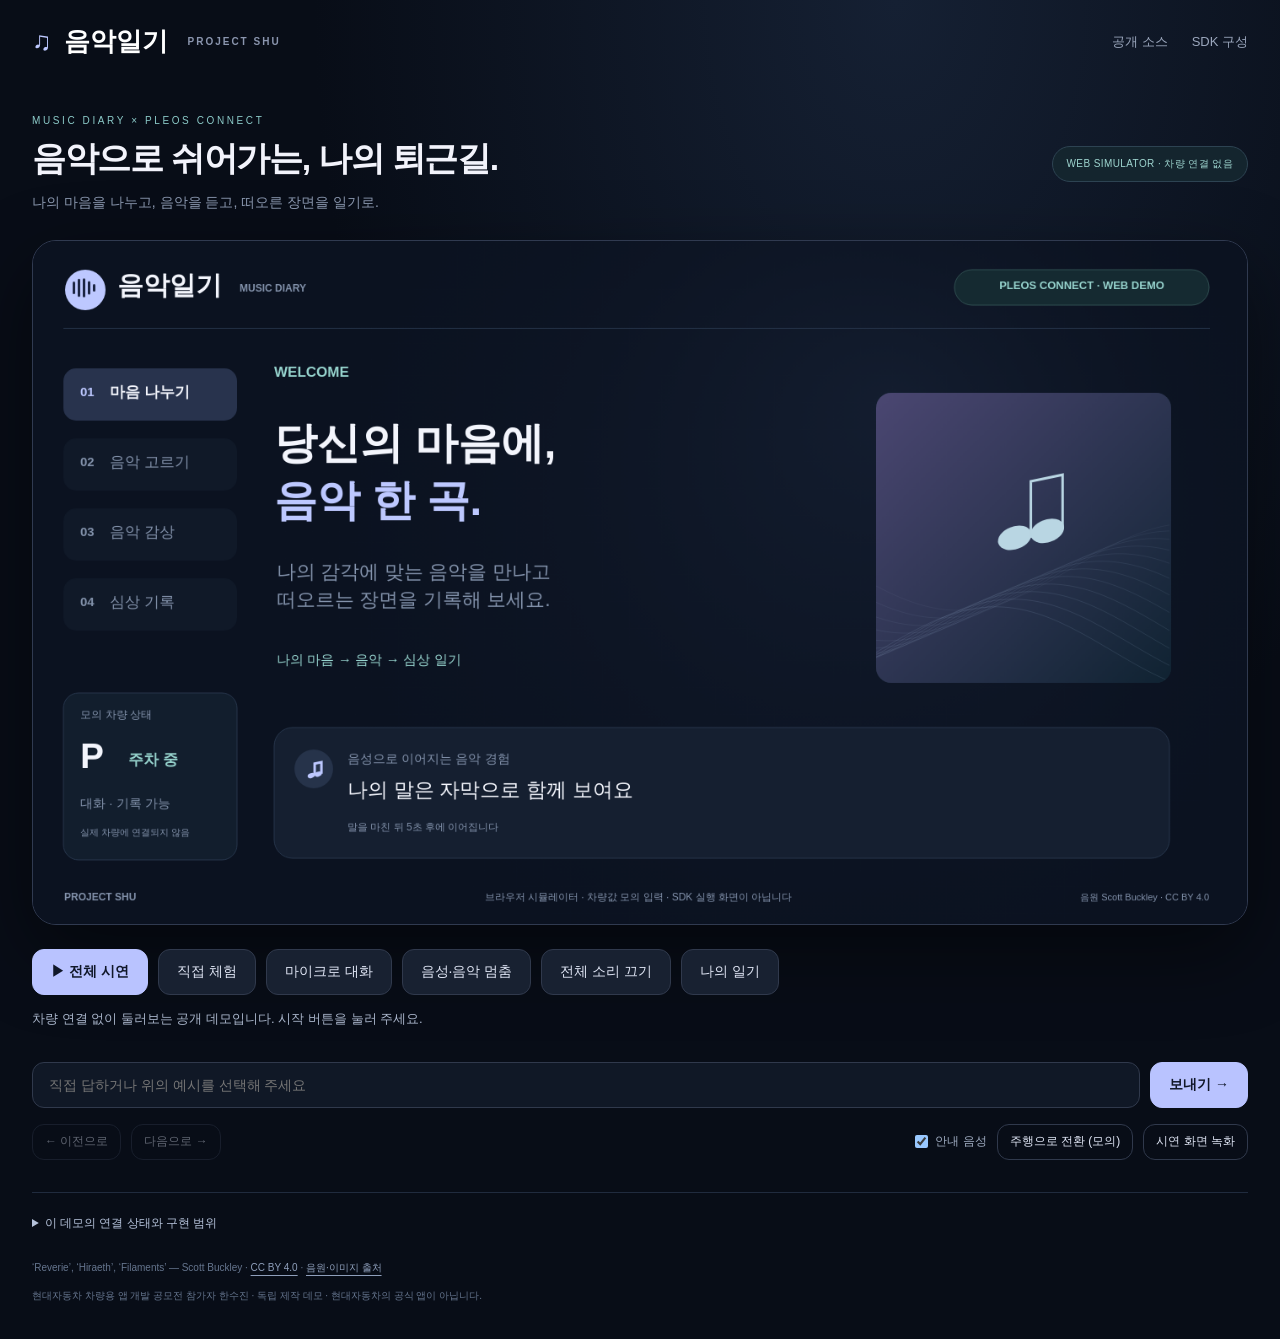
==== pleos-demo/index.html @ 0d49f7ee "Add isolated Pleos SDK demo and update live-action reel" ====
<!doctype html><html lang="ko"><head><meta charset="UTF-8"><meta name="viewport" content="width=device-width, initial-scale=1"><meta name="theme-color" content="#0a1020"><title>음악일기 · Pleos Connect 데모</title><link rel="stylesheet" href="styles.css"></head><body>
<header class="page-head"><a class="brand" href="../">♫ <span>음악일기</span><small>PROJECT SHU</small></a><nav><a href="https://github.com/sherry09022/music-diary-showcase/tree/main/pleos-demo">공개 소스</a><a href="android/README.md">SDK 구성</a></nav></header>
<main><section class="intro"><div><p class="eyebrow">MUSIC DIARY × PLEOS CONNECT</p><h1>음악으로 쉬어가는, 나의 퇴근길.</h1><p>나의 마음을 나누고, 음악을 듣고, 떠오른 장면을 일기로.</p></div><span id="transport" class="badge">WEB SIMULATOR · 차량 연결 없음</span></section>
<section class="screen" aria-label="차량용 음악일기 실행 화면"><canvas id="display" width="1440" height="810" role="img" aria-label="음악일기 대화 화면"></canvas><div id="screen-reader" class="sr" aria-live="polite"></div></section>
<section class="control-panel"><div class="main-actions"><button id="demo" class="primary">▶ 전체 시연</button><button id="start">직접 체험</button><button id="mic">마이크로 대화</button><button id="pause">음성·음악 멈춤</button><button id="mute" aria-pressed="false">전체 소리 끄기</button><button id="diaries">나의 일기</button></div><p id="status" role="status">차량 연결 없이 둘러보는 공개 데모입니다. 시작 버튼을 눌러 주세요.</p>
<div id="choices" class="choices"></div><form id="reply-form"><input id="reply" maxlength="240" autocomplete="off" placeholder="직접 답하거나 위의 예시를 선택해 주세요" aria-label="대화 답변"><button type="submit" class="primary">보내기 →</button></form><div class="secondary"><button id="back">← 이전으로</button><button id="next">다음으로 →</button><label><input id="voice" type="checkbox" checked> 안내 음성</label><button id="park">주행으로 전환 (모의)</button><button id="record">시연 화면 녹화</button><a id="download" hidden>녹화 영상 저장</a></div></section>
<details class="technical"><summary>이 데모의 연결 상태와 구현 범위</summary><p>웹은 차량값 모의 입력과 브라우저 음성을 사용합니다. Android 소스는 Pleos Vehicle 2.3.2·SpeechToText 3.3.1·TextToSpeech 3.3.1의 실제 SDK를 연결합니다. 웹 체험은 Pleos 에뮬레이터 실행 결과가 아닙니다.</p><p>추천은 3곡의 태그와 취향을 비교하는 공개 데모 규칙입니다. 심상 이미지는 미리 제작한 ‘포근한 이불’ 예시이며, 유료 AI API를 호출하지 않습니다. 입력과 일기는 이 브라우저에 저장됩니다. 마이크 사용 시 브라우저 제공자의 음성인식 서비스로 음성이 전달될 수 있습니다.</p><pre id="log" aria-label="진단 로그"></pre><button id="clear">이 기기의 데모 기록 삭제</button></details>
<footer><p>‘Reverie’, ‘Hiraeth’, ‘Filaments’ — Scott Buckley · <a href="https://creativecommons.org/licenses/by/4.0/">CC BY 4.0</a> · <a href="CREDITS.md">음원·이미지 출처</a></p><p>현대자동차 차량용 앱 개발 공모전 참가자 한수진 · 독립 제작 데모 · 현대자동차의 공식 앱이 아닙니다.</p></footer></main><audio id="music" preload="metadata"></audio><audio id="narration" preload="none"></audio><script type="module" src="app.js"></script></body></html>
---- pleos-demo/styles.css ----
:root{color-scheme:dark;font-family:-apple-system,BlinkMacSystemFont,"Apple SD Gothic Neo","Noto Sans KR",sans-serif;background:#080d17;color:#f2f3fb}*{box-sizing:border-box}body{margin:0;background:radial-gradient(ellipse at 70% 0,#152033 0,transparent 46%),#080d17}.page-head,main{max-width:1360px;margin:auto;padding:24px 32px}.page-head{display:flex;align-items:center;justify-content:space-between}.brand{display:flex;gap:12px;align-items:center;color:#bdc8ff;font-size:26px;text-decoration:none;font-weight:750}.brand span{color:white}.brand small{font-size:10px;letter-spacing:2px;color:#8b96af;margin-left:8px}nav{display:flex;gap:24px}a{color:#bfcaff;text-underline-offset:4px}nav a{font-size:13px;text-decoration:none;color:#9ba7bd}.intro{display:flex;justify-content:space-between;align-items:center;gap:24px;padding:8px 0 28px}.eyebrow{font-size:10px;letter-spacing:2.6px;color:#8ccbc9;margin:0 0 10px}h1{font-size:clamp(22px,3vw,34px);letter-spacing:-1.3px;margin:0 0 12px;font-weight:650}.intro p:last-child{font-size:14px;color:#8996ad;margin:0}.badge{border:1px solid #2d4352;background:#14252e;border-radius:30px;white-space:nowrap;padding:10px 14px;color:#9ed5cf;font-size:10px;letter-spacing:.4px}.screen{border:1px solid #303a50;border-radius:24px;overflow:hidden;background:#0b1020;box-shadow:0 28px 80px #0007}canvas{width:100%;height:auto;display:block}.control-panel{padding:24px 0 8px}.main-actions,.choices,.secondary{display:flex;gap:10px;flex-wrap:wrap;align-items:center}button{font:inherit;font-size:14px;border:1px solid #30394c;color:#dfe5f4;background:#182131;border-radius:12px;min-height:46px;padding:12px 18px;cursor:pointer;transition:background .15s,transform .15s}button:hover{background:#27344b}button:active{transform:scale(.98)}button:disabled{opacity:.4;cursor:not-allowed}.primary{background:#b9c3ff;color:#101729;border-color:#b9c3ff;font-weight:700}.primary:hover{background:#d1d8ff}#status{font-size:13px;line-height:1.7;color:#a9b5ca;min-height:22px}.choices{margin:16px 0}.choices button{font-size:14px;flex:1 0 auto;background:#101a2a;text-align:left}.choices button.selected{border-color:#a8bdff;background:#243451}form{display:flex;gap:10px;margin:16px 0}input[type=text],#reply{flex:1;background:#101826;border:1px solid #30394c;border-radius:12px;color:#f0f3ff;font:inherit;font-size:14px;padding:14px 16px;min-width:0}input:focus{outline:2px solid #859bda;outline-offset:1px}.secondary button{font-size:12px;min-height:36px;padding:8px 12px;background:transparent}.secondary label{font-size:12px;color:#a0adc2;margin:auto 0 auto auto;display:flex;align-items:center;gap:4px}.technical{font-size:12px;line-height:1.8;border-top:1px solid #202b3e;margin:24px 0;padding-top:20px;color:#8997ae}.technical summary{cursor:pointer;color:#b5c2da}.technical p{max-width:1000px}pre{max-height:150px;overflow:auto;font-size:10px;background:#0c1420;padding:14px}footer{font-size:10px;color:#65758e;line-height:1.8;margin:24px 0 0}footer a{color:#8f9fbb}.sr{position:absolute;width:1px;height:1px;padding:0;margin:-1px;overflow:hidden;clip:rect(0,0,0,0);white-space:nowrap;border:0}body.native .page-head,body.native .intro,body.native footer,body.native .technical{display:none}body.native main{padding:0;max-width:none}body.native .screen{border:0;border-radius:0}body.native .control-panel{padding:10px 18px}body.native #demo,body.native #record,body.native #park{display:none}@media(max-width:700px){.page-head,main{padding:18px 16px}.brand{font-size:22px}.brand small{display:none}.intro{display:block;padding-bottom:20px}.intro .badge{display:inline-block;margin-top:18px}.screen{border-radius:16px}.main-actions button{flex:1;white-space:nowrap;padding:10px;font-size:12px}.secondary label{margin:0}nav{gap:12px}h1{letter-spacing:-.6px}canvas{min-height:240px;object-fit:contain;background:#0b1020}form button{padding:12px}.choices button{font-size:12px}}
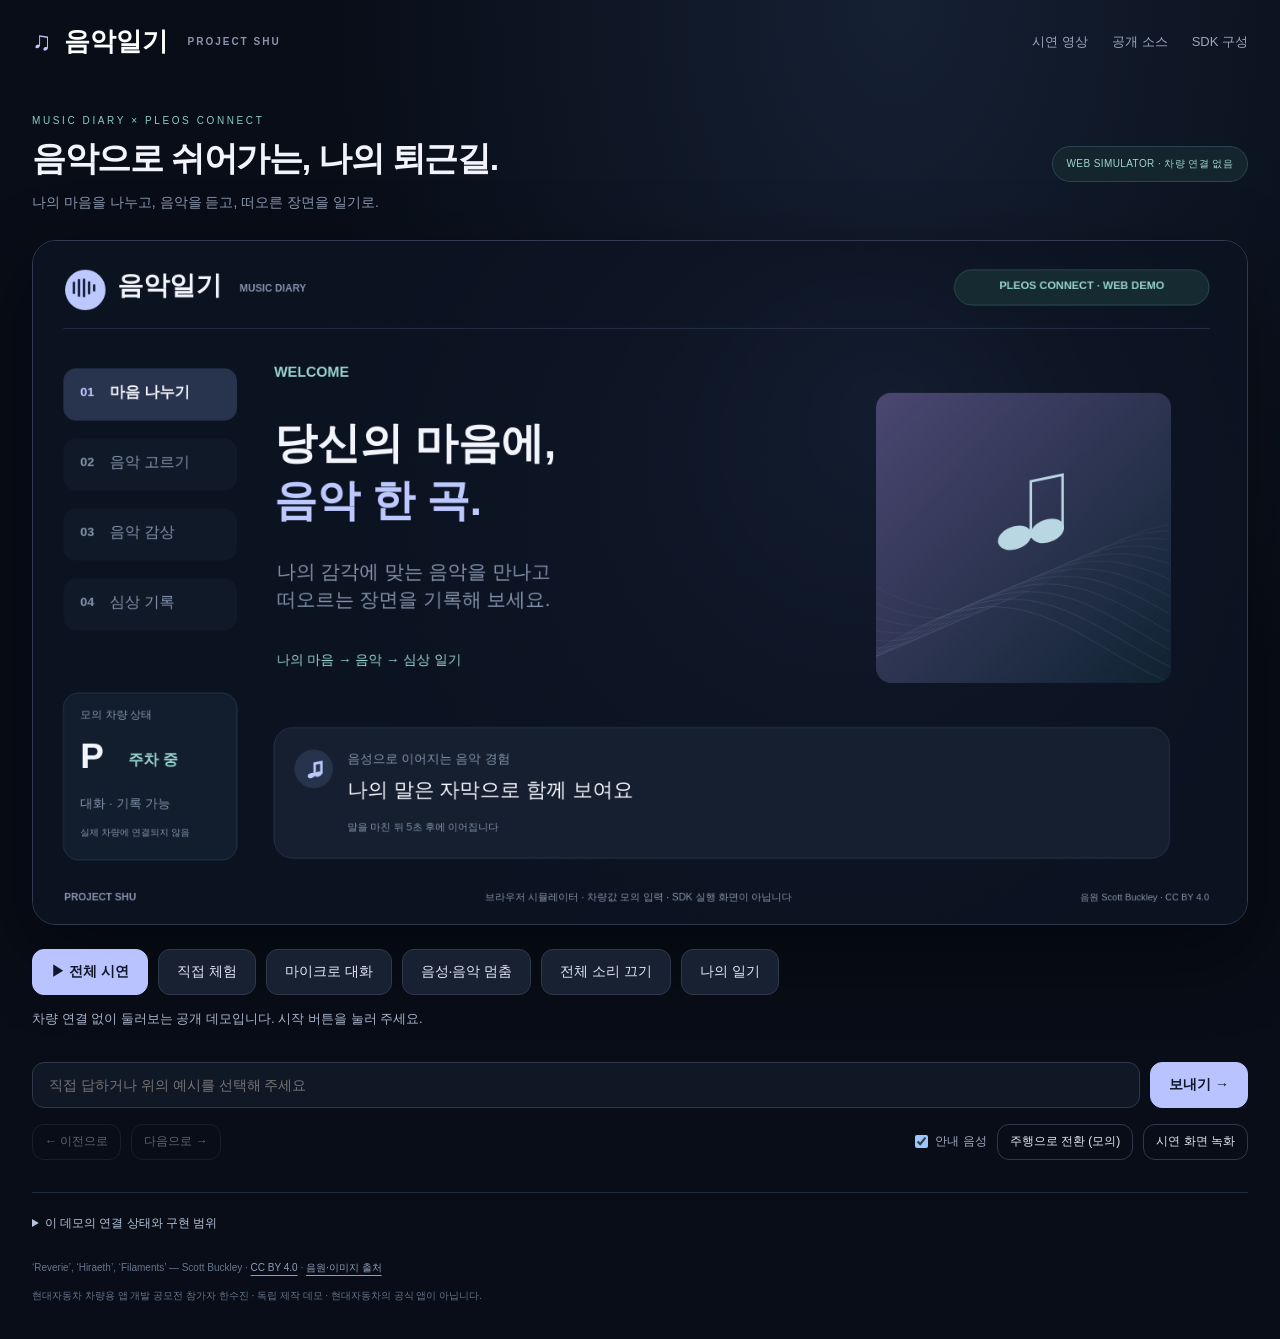
==== commit e0b4136e: "Publish captured web demo and prepare optional silent Pleos runtime checks" ====
--- a/pleos-demo/index.html
+++ b/pleos-demo/index.html
@@ -1,5 +1,5 @@
 <!doctype html><html lang="ko"><head><meta charset="UTF-8"><meta name="viewport" content="width=device-width, initial-scale=1"><meta name="theme-color" content="#0a1020"><title>음악일기 · Pleos Connect 데모</title><link rel="stylesheet" href="styles.css"></head><body>
-<header class="page-head"><a class="brand" href="../">♫ <span>음악일기</span><small>PROJECT SHU</small></a><nav><a href="https://github.com/sherry09022/music-diary-showcase/tree/main/pleos-demo">공개 소스</a><a href="android/README.md">SDK 구성</a></nav></header>
+<header class="page-head"><a class="brand" href="../">♫ <span>음악일기</span><small>PROJECT SHU</small></a><nav><a href="watch.html">시연 영상</a><a href="https://github.com/sherry09022/music-diary-showcase/tree/main/pleos-demo">공개 소스</a><a href="android/README.md">SDK 구성</a></nav></header>
 <main><section class="intro"><div><p class="eyebrow">MUSIC DIARY × PLEOS CONNECT</p><h1>음악으로 쉬어가는, 나의 퇴근길.</h1><p>나의 마음을 나누고, 음악을 듣고, 떠오른 장면을 일기로.</p></div><span id="transport" class="badge">WEB SIMULATOR · 차량 연결 없음</span></section>
 <section class="screen" aria-label="차량용 음악일기 실행 화면"><canvas id="display" width="1440" height="810" role="img" aria-label="음악일기 대화 화면"></canvas><div id="screen-reader" class="sr" aria-live="polite"></div></section>
 <section class="control-panel"><div class="main-actions"><button id="demo" class="primary">▶ 전체 시연</button><button id="start">직접 체험</button><button id="mic">마이크로 대화</button><button id="pause">음성·음악 멈춤</button><button id="mute" aria-pressed="false">전체 소리 끄기</button><button id="diaries">나의 일기</button></div><p id="status" role="status">차량 연결 없이 둘러보는 공개 데모입니다. 시작 버튼을 눌러 주세요.</p>
